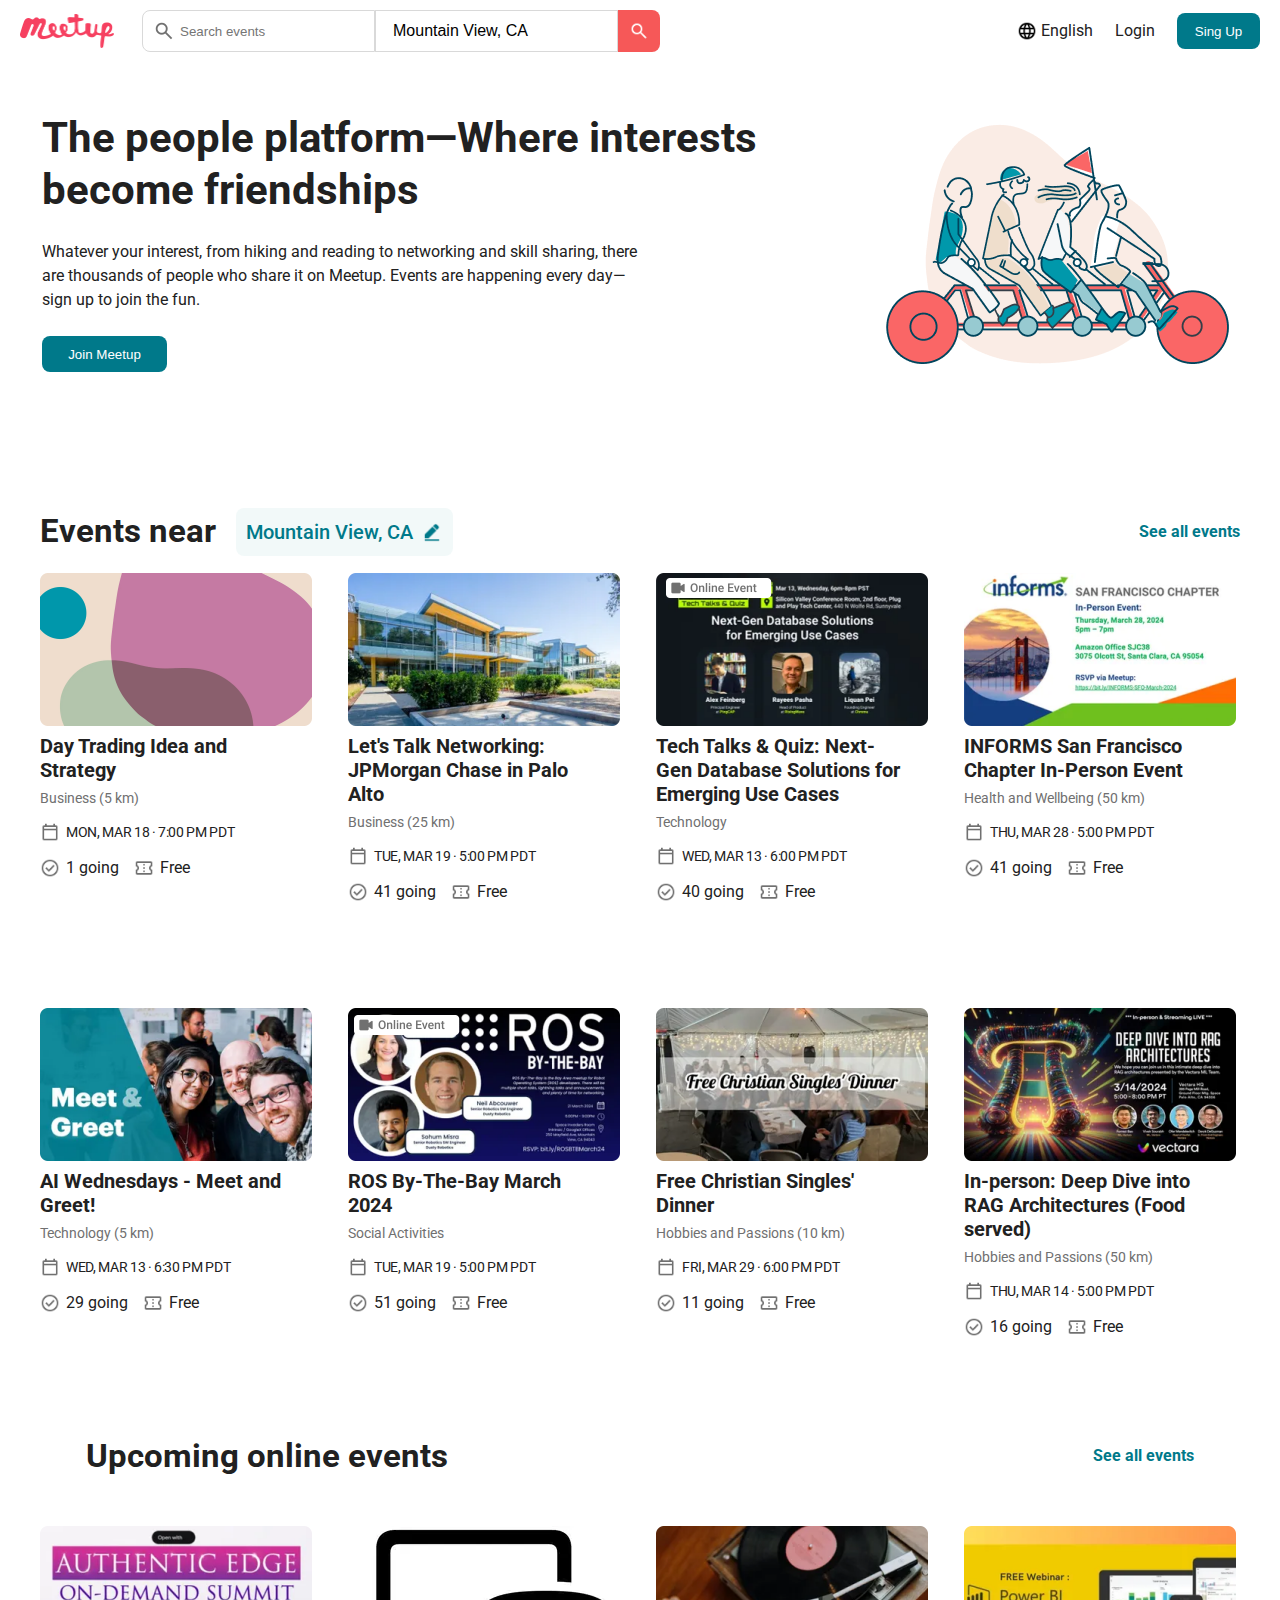
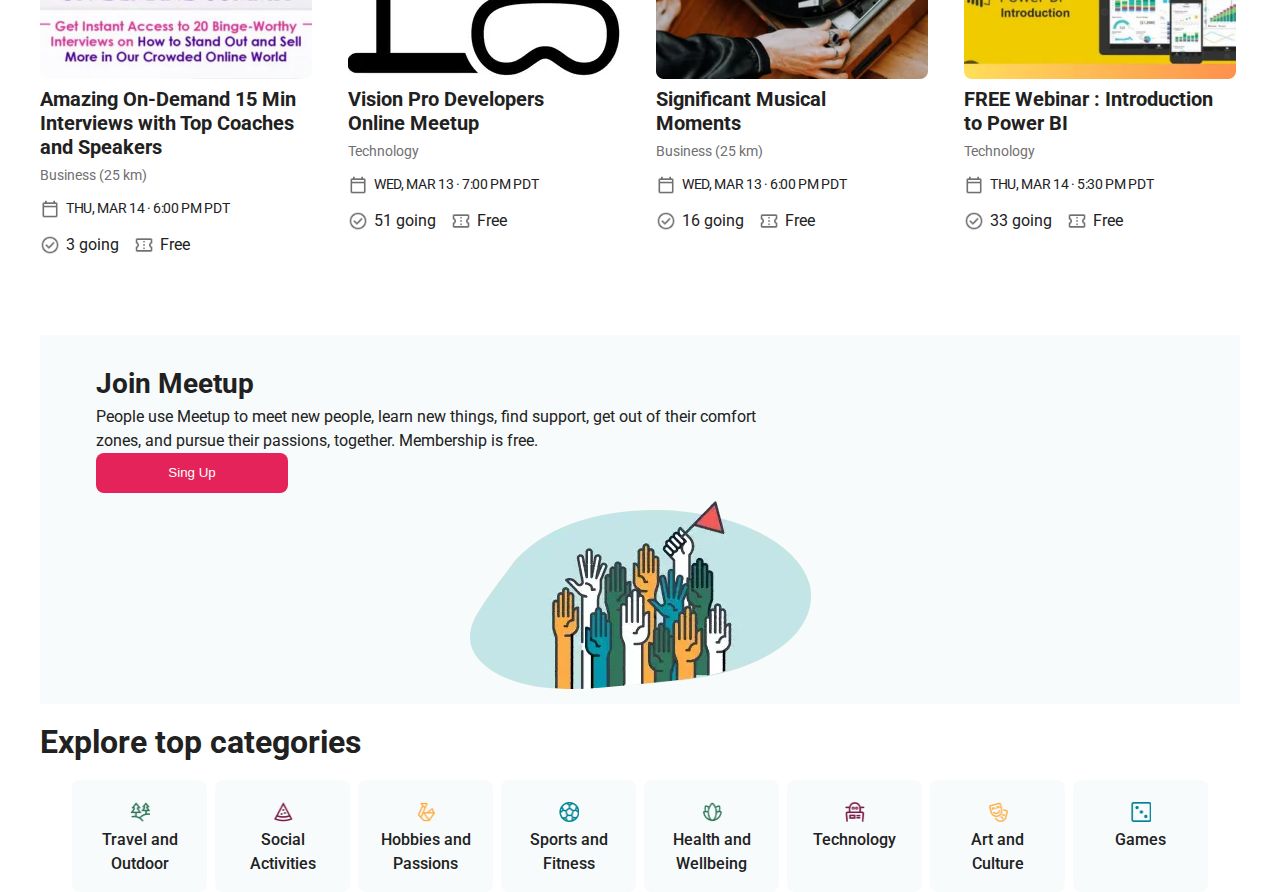
==== index.html @ c2313db3 "nex commit start adaptiv" ====
<!DOCTYPE html>
<html lang="en">
  <head>
    <meta charset="UTF-8" />
    <meta name="viewport" content="width=device-width, initial-scale=1.0" />
    <title>Document</title>
    <link rel="preconnect" href="https://fonts.googleapis.com" />
    <link rel="preconnect" href="https://fonts.gstatic.com" crossorigin />
    <link
      href="https://fonts.googleapis.com/css2?family=Roboto:ital,wght@0,100;0,300;0,400;0,500;0,700;0,900;1,100;1,300;1,400;1,500;1,700;1,900&display=swap"
      rel="stylesheet"
    />
    <link rel="stylesheet" href="styles/style.css" />
  </head>
  <body>
    <header class="header">
      <div class="div_logo">
        <a class="logo_img" href="#">
          <img
            class="logo_meet"
            src="immages/header_img/logo.png"
            width="94"
            height="34"
            alt="meet_img"
          />
        </a>
      </div>


      <form class="search_form" action="">
          <input
            class="search_events"
            type="search"
            placeholder="Search events"
          />
          <input class="search_ort" type="search" value="Mountain View, CA" />
          <button class="btn_search" type="submit">
            <img
              src="immages/header_img/search_white.png"
              width="20"
              height="20"
              alt="search"
            />
          </button>
        </div>
      </form>

      <ul class="user_actions">
        <li class="lanuage_a">
          <img
            src="immages/header_img/language.png"
            width="20"
            height="20"
            alt="world"
          />
          <a href="#">English</a>
        </li>
        <li>
          <a href="#">Login</a>
        </li>
        <li>
          <button class="singup_btn">Sing Up</button>
        </li>
      </ul>
    </header>

    <main class="main_container">
      <section class="top">
      
        <div class="top_inner">
          <h1 class="top_title">
            The people platform—Where interests become friendships
          </h1>
          <p class="top_text">
            Whatever your interest, from hiking and reading to networking and
            skill sharing, there are thousands of people who share it on Meetup.
            Events are happening every day—sign up to join the fun.
          </p>
          <button class="top_btn">Join Meetup</button>
        </div>
        <div class="byke_img">
          <img src="immages/main_img/byke.png" alt="byke_img" />
        </div>
        
      </section>
     <section class="events_menu">
        <div class="events_near">
          <h3>Events near</h3>
          <div>
            <p>Mountain View, CA</p>
            <img
              src="icons/pensil_green.png"
              width="22"
              height="22"
              alt="pensil_icon"
            />
          </div>
        </div>
        <div class="link_all_events">
          <a href="#"> See all events</a>
        </div>
      </section>
      <section class="events">
        <div class="events_container">
          <div class="event_div">
            <img
              src="immages/events_img/regular_img.png"
              width="272"
              height="153"
              alt="regular_img"
            />
            <div class="div_event_text">
            <h3 class="name_event">Day Trading Idea and Strategy</h3>
            <p class="category_event">Business (5 km)</p>
            <p class="date_event">
              <img
                src="icons/calendar_today.png"
                height="20"
                width="20"
                alt="calender_icons"
              />Mon, Mar 18 · 7:00 PM PDT
            </p>
            <div class="info_ticket">
              <p>
                <img
                  src="icons/check_circle.png"
                  height="20"
                  width="20"
                  alt="check_icons"
                />1 going
              </p>
              <p>
                <img
                  src="icons/ticket.png"
                  height="20"
                  width="20"
                  alt="ticket_icons"
                />
                Free
              </p>
            </div>
          </div>
          </div>

          <div class="event_div">
            <img
              src="immages/events_img/networking.png"
              width="272"
              height="153"
              alt="regular_img"
            />
            <div class="div_event_text">
            <h3 class="name_event">
              Let's Talk Networking: JPMorgan Chase in Palo Alto
            </h3>
            <p class="category_event">Business (25 km)</p>
            <p class="date_event">
              <img
                src="icons/calendar_today.png"
                height="20"
                width="20"
                alt="calender_icons"
              />Tue, Mar 19 · 5:00 PM PDT
            </p>
            <div class="info_ticket">
              <p>
                <img
                  src="icons/check_circle.png"
                  height="20"
                  width="20"
                  alt="check_icons"
                />41 going
              </p>
              <p>
                <img
                  src="icons/ticket.png"
                  height="20"
                  width="20"
                  alt="ticket_icons"
                />
                Free
              </p>
            </div>
          </div>
          </div>

          <div class="event_div">
            <img
              src="immages/events_img/tech_talk.png"
              width="272"
              height="153"
              alt="regular_img"
            />
            <div class="div_event_text">
            <h3 class="name_event">
              Tech Talks & Quiz: Next- Gen Database Solutions for Emerging Use
              Cases
            </h3>
            <p class="category_event">Technology</p>
            <p class="date_event">
              <img
                src="icons/calendar_today.png"
                height="20"
                width="20"
                alt="calender_icons"
              />Wed, Mar 13 · 6:00 PM PDT
            </p>
            <div class="info_ticket">
              <p>
                <img
                  src="icons/check_circle.png"
                  height="20"
                  width="20"
                  alt="check_icons"
                />40 going
              </p>
              <p>
                <img
                  src="icons/ticket.png"
                  height="20"
                  width="20"
                  alt="ticket_icons"
                />
                Free
              </p>
            </div>
          </div>
          </div>

          <div class="event_div">
            <img
              src="immages/events_img/inforns.png"
              width="272"
              height="153"
              alt="regular_img"
            />
            <div class="div_event_text">
            <h3 class="name_event">
              INFORMS San Francisco Chapter In-Person Event
            </h3>
            <p class="category_event">Health and Wellbeing (50 km)</p>
            <p class="date_event">
              <img
                src="icons/calendar_today.png"
                height="20"
                width="20"
                alt="calender_icons"
              />Thu, Mar 28 · 5:00 PM PDT
            </p>
            <div class="info_ticket">
              <p>
                <img
                  src="icons/check_circle.png"
                  height="20"
                  width="20"
                  alt="check_icons"
                />
                41 going
              </p>
              <p>
                <img
                  src="icons/ticket.png"
                  height="20"
                  width="20"
                  alt="ticket_icons"
                />
                Free
              </p>
            </div>
          </div>
          </div>

          <div class="event_div">
            <img
              src="immages/events_img/al_wednesdays.png"
              width="272"
              height="153"
              alt="regular_img"
            />
            <div class="div_event_text">
            <h3 class="name_event">AI Wednesdays - Meet and Greet!</h3>
            <p class="category_event">Technology (5 km)</p>
            <p class="date_event">
              <img
                src="icons/calendar_today.png"
                height="20"
                width="20"
                alt="calender_icons"
              />Wed, Mar 13 · 6:30 PM PDT
            </p>
            <div class="info_ticket">
              <p>
                <img
                  src="icons/check_circle.png"
                  height="20"
                  width="20"
                  alt="check_icons"
                />29 going
              </p>
              <p>
                <img
                  src="icons/ticket.png"
                  height="20"
                  width="20"
                  alt="ticket_icons"
                />
                Free
              </p>
            </div>
          </div>
          </div>

          <div class="event_div">
            <img
              src="immages/events_img/ros_by_the_bay.png"
              width="272"
              height="153"
              alt="regular_img"
            />
            <div class="div_event_text">
            <h3 class="name_event">ROS By-The-Bay March 2024</h3>
            <p class="category_event">Social Activities</p>
            <p class="date_event">
              <img
                src="icons/calendar_today.png"
                height="20"
                width="20"
                alt="calender_icons"
              />Tue, Mar 19 · 5:00 PM PDT
            </p>
            <div class="info_ticket">
              <p>
                <img
                  src="icons/check_circle.png"
                  height="20"
                  width="20"
                  alt="check_icons"
                />51 going
              </p>
              <p>
                <img
                  src="icons/ticket.png"
                  height="20"
                  width="20"
                  alt="ticket_icons"
                />
                Free
              </p>
            </div>
          </div>
          </div>

          <div class="event_div">
            <img
              src="immages/events_img/free_chris_songs.png"
              width="272"
              height="153"
              alt="regular_img"
            />
            <div class="div_event_text">
            <h3 class="name_event">Free Christian Singles' Dinner</h3>
            <p class="category_event">Hobbies and Passions (10 km)</p>
            <p class="date_event">
              <img
                src="icons/calendar_today.png"
                height="20"
                width="20"
                alt="calender_icons"
              />Fri, Mar 29 · 6:00 PM PDT
            </p>
            <div class="info_ticket">
              <p>
                <img
                  src="icons/check_circle.png"
                  height="20"
                  width="20"
                  alt="check_icons"
                />11 going
              </p>
              <p>
                <img
                  src="icons/ticket.png"
                  height="20"
                  width="20"
                  alt="ticket_icons"
                />
                Free
              </p>
            </div>
          </div>
          </div>

          <div class="event_div">
            <img
              src="immages/events_img/in_person.png"
              width="272"
              height="153"
              alt="regular_img"
            />
            <div class="div_event_text">
            <h3 class="name_event">
              In-person: Deep Dive into RAG Architectures (Food served)
            </h3>
            <p class="category_event">Hobbies and Passions (50 km)</p>
            <p class="date_event">
              <img
                src="icons/calendar_today.png"
                height="20"
                width="20"
                alt="calender_icons"
              />Thu, Mar 14 · 5:00 PM PDT
            </p>
            <div class="info_ticket">
              <p>
                <img
                  src="icons/check_circle.png"
                  height="20"
                  width="20"
                  alt="check_icons"
                />16 going
              </p>
              <p>
                <img
                  src="icons/ticket.png"
                  height="20"
                  width="20"
                  alt="ticket_icons"
                />
                Free
              </p>
            </div>
          </div>
          </div>
      </section>
<!-- ______________________ -->
      <section class="online_events_menu">

       <div class="events_online">
          <h3>Upcoming online events</h3>
        </div>
        <div class="link_all_events">
          <a href="#"> See all events</a>
        </div>
      </section>
     <div class="events_container"> 
      <div class="event_div">
        <img
          src="immages/events_img/amazing_on_demand.png"
          width="272"
          height="153"
          alt="regular_img"
        />
        <div class="div_event_text">
        <h3 class="name_event">
          Amazing On-Demand 15 Min Interviews with Top Coaches and Speakers
        </h3>
        <p class="category_event">Business (25 km)</p>
        <p class="date_event">
          <img
            src="icons/calendar_today.png"
            height="20"
            width="20"
            alt="calender_icons"
          />Thu, Mar 14 · 6:00 PM PDT
        </p>
        <div class="info_ticket">
          <p>
            <img
              src="icons/check_circle.png"
              height="20"
              width="20"
              alt="check_icons"
            />3 going
          </p>
          <p>
            <img
              src="icons/ticket.png"
              height="20"
              width="20"
              alt="ticket_icons"
            />
            Free
          </p>
        </div>
      </div>
      </div>

      <div class="event_div">
        <img
          src="immages/events_img/vision_pro_developers.png"
          width="272"
          height="153"
          alt="regular_img"
        />
        <div class="div_event_text">
        <h3 class="name_event">Vision Pro Developers Online Meetup</h3>
        <p class="category_event">Technology</p>
        <p class="date_event">
          <img
            src="icons/calendar_today.png"
            height="20"
            width="20"
            alt="calender_icons"
          />Wed, Mar 13 · 7:00 PM PDT
        </p>
        <div class="info_ticket">
          <p>
            <img
              src="icons/check_circle.png"
              height="20"
              width="20"
              alt="check_icons"
            />51 going
          </p>
          <p>
            <img
              src="icons/ticket.png"
              height="20"
              width="20"
              alt="ticket_icons"
            />
            Free
          </p>
        </div>
      </div>
      </div>

      <div class="event_div">
        <img
          src="immages/events_img/significant_musucal_mom.png"
          width="272"
          height="153"
          alt="regular_img"
        />
        <div class="div_event_text">
        <h3 class="name_event">Significant Musical Moments</h3>
        <p class="category_event">Business (25 km)</p>
        <p class="date_event">
          <img
            src="icons/calendar_today.png"
            height="20"
            width="20"
            alt="calender_icons"
          />Wed, Mar 13 · 6:00 PM PDT
        </p>
        <div class="info_ticket">
          <p>
            <img
              src="icons/check_circle.png"
              height="20"
              width="20"
              alt="check_icons"
            />16 going
          </p>
          <p>
            <img
              src="icons/ticket.png"
              height="20"
              width="20"
              alt="ticket_icons"
            />
            Free
          </p>
        </div>
      </div>
      </div>

      <div class="event_div">
        <img
          src="immages/events_img/free_webinar.png"
          width="272"
          height="153"
          alt="regular_img"
        />
        <div class="div_event_text">
        <h3 class="name_event">FREE Webinar : Introduction to Power BI</h3>
        <p class="category_event">Technology</p>
        <p class="date_event">
          <img
            src="icons/calendar_today.png"
            height="20"
            width="20"
            alt="calender_icons"
          />Thu, Mar 14 · 5:30 PM PDT
        </p>
        <div class="info_ticket">
          <p>
            <img
              src="icons/check_circle.png"
              height="20"
              width="20"
              alt="check_icons"
            />33 going
          </p>
          <p>
            <img
              src="icons/ticket.png"
              height="20"
              width="20"
              alt="ticket_icons"
            />
            Free
          </p>
        </div>
      </div>
      </div>
    </div> 
    </div>


    <!-- ______________ -->

     <section class="join_meetup_section">
        <div class="meetup_container">
            <h1>Join Meetup</h1>
            <p class="p_meetup">
              People use Meetup to meet new people, learn new things, find
              support, get out of their comfort zones, and pursue their
              passions, together. Membership is free.
            </p>
            <button>Sing Up</button>
          
          <div class="img_hello">
            <img
              src="immages/meetup/hello.png"
              width="341"
              height="196"
              alt="img_hello"
            />
          </div>
        </div>
        <div class="categories_container">
          <h1 class="name_for_categories">Explore top categories</h1>
          <div class="categories_icons">
            <div class="icons_div">
              <img
                src="icons/categories_ic/travel_and_outdoor.svg.png"
                width="20"
                height="20"
                alt="travel_icon"
              />
              <p>Travel and Outdoor</p>
            </div>

            <div class="icons_div">
              <img
                src="icons/categories_ic/social_activities.svg.png"
                width="20"
                height="20"
                alt="social_activities"
              />
              <p>Social Activities</p>
            </div>

            <div class="icons_div">
              <img
                src="icons/categories_ic/hobbies_and_passions.svg fill.png"
                width="20"
                height="20"
                alt="Hobbies and
                Passions_ic"
              />
              <p>Hobbies and Passions</p>
            </div>

            <div class="icons_div">
              <img
                src="icons/categories_ic/sports_and_fitness.svg.png"
                width="20"
                height="20"
                alt="sport_ic"
              />
              <p>Sports and Fitness</p>
            </div>
            <div class="icons_div">
              <img
                src="icons/categories_ic/health_and_wellness.svg.png"
                width="20"
                height="20"
                alt="health_ic"
              />
              <p>Health and Wellbeing</p>
            </div>
            <div class="icons_div">
              <img
                src="icons/categories_ic/technology.svg.png"
                width="20"
                height="20"
                alt="Technology_ix"
              />
              <p>Technology</p>
            </div>

            <div class="icons_div">
              <img
                src="icons/categories_ic/art_and_culture.svg.png"
                width="20"
                height="20"
                alt="art_ic"
              />
              <p>Art and Culture</p>
            </div>

            <div class="icons_div">
              <img
                src="icons/categories_ic/games.svg.png"
                width="20"
                height="20"
                alt="gave_ic"
              />
              <p>Games</p>
            </div>
          </div>
        </div>

        <!-- <div class="popular_city_container">
          <div class="city_text">
            <h1>Popular cities on Meetup</h1>
            <p>
              Looking for fun things to do near you? See what Meetup organizers
              are planning in cities around the country.
            </p>
          </div>

          <div class="city_div">
            <div class="imgs_city">
              <img
                src="immages/citys/new_york.png"
                width="205"
                height="205"
                alt="New York"
              />
              <p>New York</p>
            </div>

            <div class="imgs_city">
              <img
                src="immages/citys/san_franc.png"
                width="205"
                height="205"
                alt="San Francisco"
              />
              <p>San Francisco</p>
            </div>

            <div class="imgs_city">
              <img
                src="immages/citys/chicago.png"
                width="205"
                height="205"
                alt="chicago"
              />
              <p>Chicago</p>
            </div>

            <div class="imgs_city">
              <img
                src="immages/citys/nashville.png"
                width="205"
                height="205"
                alt="Nashville"
              />
              <p>Nashville</p>
            </div>

            <div class="imgs_city">
              <img
                src="immages/citys/miami.png"
                width="205"
                height="205"
                alt="miami"
              />
              <p>Miami</p>
            </div>
          </div>

          <div class="how_meetup_works_container">
            <h1>How Meetup works</h1>
            <div class="info_work_div">
              <div class="info_work_content discover_div">
                <div class="info_work_img">
                  <img
                    src="icons/search_blue.png"
                    width="41"
                    height="41"
                    alt="search_ic"
                  />
                </div>
                <div class="dinfo_work_text">
                  <h3>Discover events and groups</h3>
                  <p>
                    See who's hosting local events for all the things you love
                  </p>
                  <a href="#">Search events and groups</a>
                </div>
              </div>
              <div class="info_work_content start_a_groop_div">
                <div class="info_work_img">
                  <img
                    src="icons/plus_blue.png"
                    width="41"
                    height="41"
                    alt="plus_icon"
                  />
                </div>
                <div class="dinfo_work_text">
                  <h3>Start a group to host events</h3>
                  <p>
                    Create your own Meetup group, and draw from a community of
                    millions
                  </p>
                  <a href="#">Start a group</a>
                </div>
              </div>
            </div>
          </div>
        </div>

        <div class="friendships_on_meetup_container">
          <div class="text_friendships">
            <h1>Friendships are made on Meetup</h1>
            <p>
              Since 2002, members have used Meetup to make new friends, meet
              like-minded people, spend time on hobbies, and connect with locals
              over shared interests. Learn how.
            </p>
          </div>
          <div class="friendships_info_container">
            <div class="div_friendships_info">
              <img
                src="immages/freindships/brunch.png"
                height="191.5"
                width="376"
                alt="brunch_img"
              />
              <h3>I Used Meetup to Make Friends at Brunch</h3>
              <p>
                New Jersey-based writer and college student Brianna Stryker
                wanted to meet friends in her hometown. Learn how she used
                Meetup to make connections by joining a Girls Night Out Meetup
                group.
              </p>
              <a href="#">Read more</a>
            </div>
            <div class="div_friendships_info">
              <img
                src="immages/freindships/conection_friendships.png"
                height="191.5"
                width="376"
                alt="conection_friendships_img"
              />
              <h3>How to Turn Casual Connections into Close Friendships</h3>
              <p>
                It’s proven that close friendships are harder to make as an
                adult. But don’t sweat it: here’s what you can do to simplify
                the process.
              </p>
              <a href="#">Read more</a>
          </div>
          <div class="div_friendships_info">
            <img
              src="immages/freindships/article.webp.png"
              height="191.5"
              width="376"
              alt="article_img"
            />
            <h3>Do You Have the “Right” Number of
              Friends?</h3>
            <p>
              Studies from around the world have tried to help
people answer this question. Learn about the
three tiers of friendship and how to fulfill them.
            </p>
            <a href="#">Read more</a>
        </div>
        </div> -->
      </section>  
    </main> 
    <!-- <footer>
      <div class="footer_container">
        <div class="footer_div">
          <h3>Create your own Meetup group.</h3>
          <button>Get Started</button>
        </div>
        <hr>
        <div class="links_footer">
          <div class="links_div your_account">
            <h3>Your Account</h3>
            <a href="#">Sign up</a>
            <a href="#">Log in</a>
            <a href="#">Help</a>
            <a href="#">Become an Affiliate</a>
          </div>
          <div class="links_div discover">
            <h3>Discover</h3>
          
            <a href="#">Groups</a>
            <a href="#">Calendar</a>
            <a href="#">Topics</a>
            <a href="#">Cities</a>
            <a href="#">Online Events</a>
            <a href="#">Local Guides</a>
            <a href="#">Make Friends</a>
          </div>
          <div class="links_div meetup">
            <h3>Meetup</h3>
            <a href="#">About</a>
            <a href="#">Blog</a>
            <a href="#">Meetup Pro</a>
            <a href="#">Careers</a>
            <a href="#">Apps</a>
            <a href="#">Podcast</a>
          </div>
        </div>

        <div class="app_footer">
            <h3 class="social_apps_p">Follow us</h3>
        <div class="login_apps_footer">
          <div class="social_apps">
            <a href="#">
              <img src="immages/social/facebook.png" width="30"
              height="30" alt="facebook_ic">
            </a>
            <a href="#">
              <img src="immages/social/Twitter.png" width="30"
              height="30" alt="twitter_ic">
            </a>
            <a href="#">
              <img src="immages/social/YouTube.png" width="30"
              height="30" alt="YouTube_ic">
            </a>
            <a href="#">
              <img src="immages/social/inst.png" width="30"
              height="30" alt="insta_ic">
            </a>
            <a href="#">
              <img src="immages/social/tiktok.png" width="30"
              height="30" alt="tiktok_ic">
            </a>
          </div>
          
            <div class="download">
              <a href="#">
                <img src="immages/social/download_google.png" width="120" height="40" alt="download_google_ic">
              </a>
              <a href="#"> <img src="immages/social/download_app_store.png" width="120" height="40" alt="app_store_ic">
              </a>
            </div>
         
        </div>
        </div>
        <div class="coocies_and_help_links">
          <h3>© 2024 Meetup</h3>
          
          <a href="#">Terms of Service</a>
          <a href="#">Privacy Policy</a>
          <a href="#">Do Not Sell or Share My Personal Data</a>
          <a href="#">Cookie Policy</a>
          <a href="#">Help</a>
        </div>
      </div>
    </footer> -->
  </body>
</html>
---- styles/style.css ----
@import url("header.css");
@import url("section_top.css");
@import url("events.css");
@import url("meetup.css");
@import url("footer.css");

* {
  margin: 0;
  padding: 0;
  box-sizing: border-box;
}
body {
  color: rgba(33, 33, 33, 1);
  font-size: 16px;
  line-height: 2.4;
  font-family: "Roboto", sans-serif;
  margin: 0 auto;
}
button {
  cursor: pointer;
}
a {
  text-decoration: none;
  color: inherit;
}
a:hover {
  color: brown;
  text-decoration: solid;
  font-weight: 500;
  background-color: antiquewhite;
  padding: 2px;
}
ul {
  list-style: none;
}

.main_container {
  max-width: 1200px;
  display: flex;
  flex-direction: column;
  margin: 0 auto;
}
section {
  /* max-width: 1200px; */
  margin: 0 auto;
}

@media (max-width: 1440px) {
  section {
    width: 100%;
  }
}

@media (max-width: 1230px) {
  h3 {
    font-size: 30px;
    line-height: 35px;
  }
}
@media (max-width: 1024px) {
}
@media (max-width: 768px) {
}
@media (max-width: 425px) {
}

@media (max-width: 393px) {
}

@media (max-width: 375px) {
}

@media (max-width: 320px) {
}
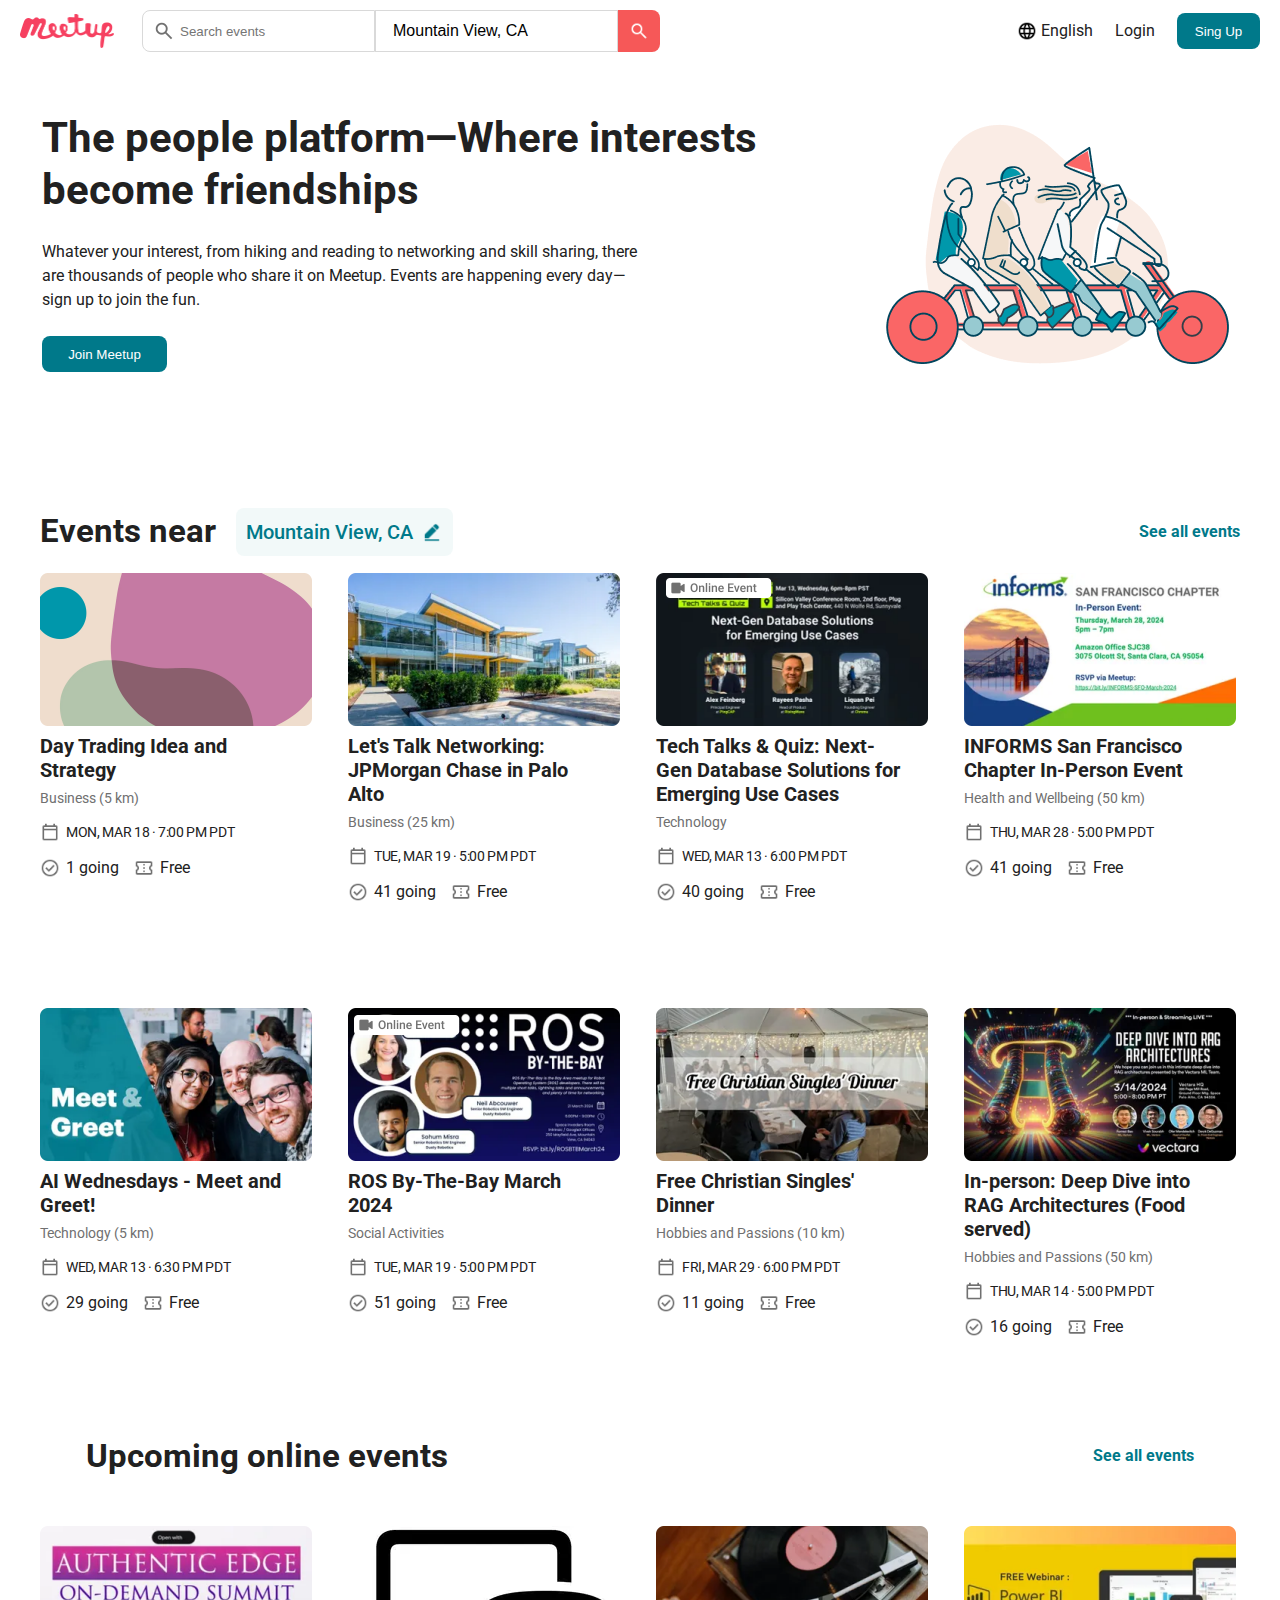
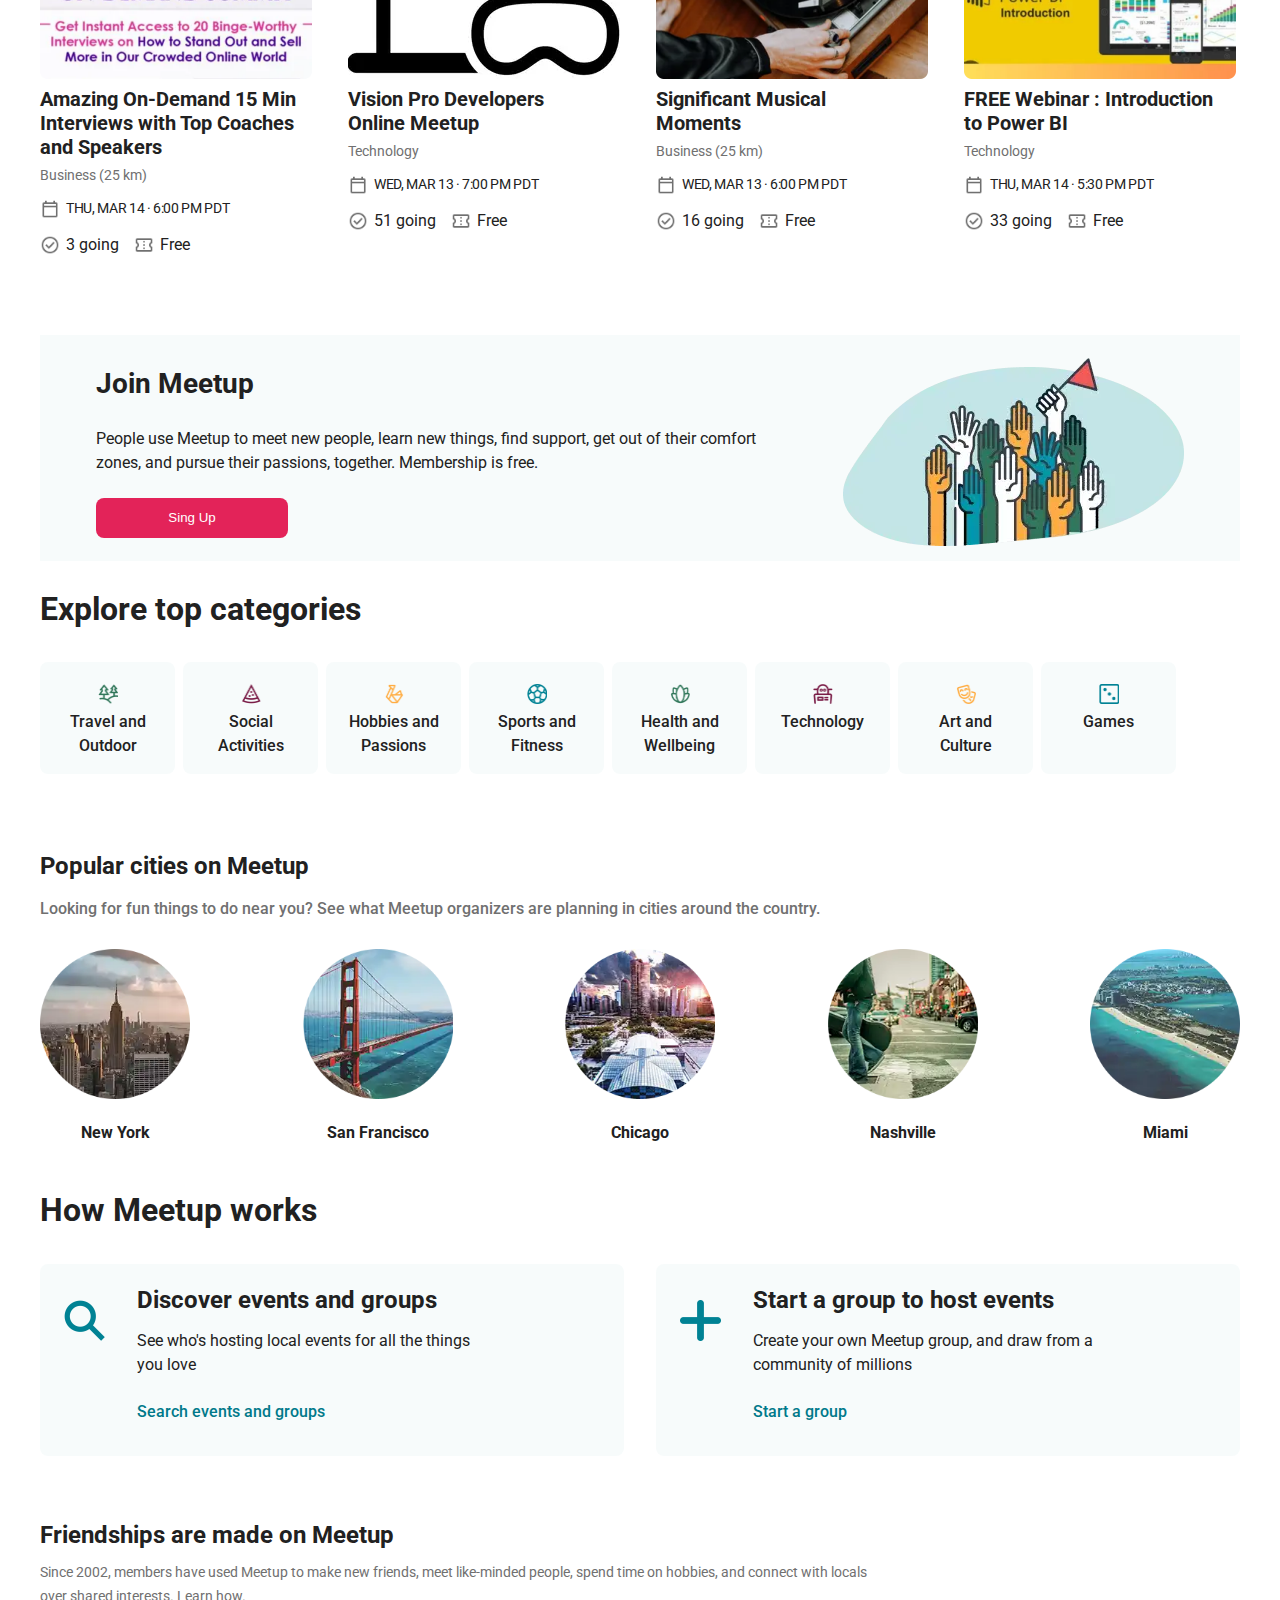
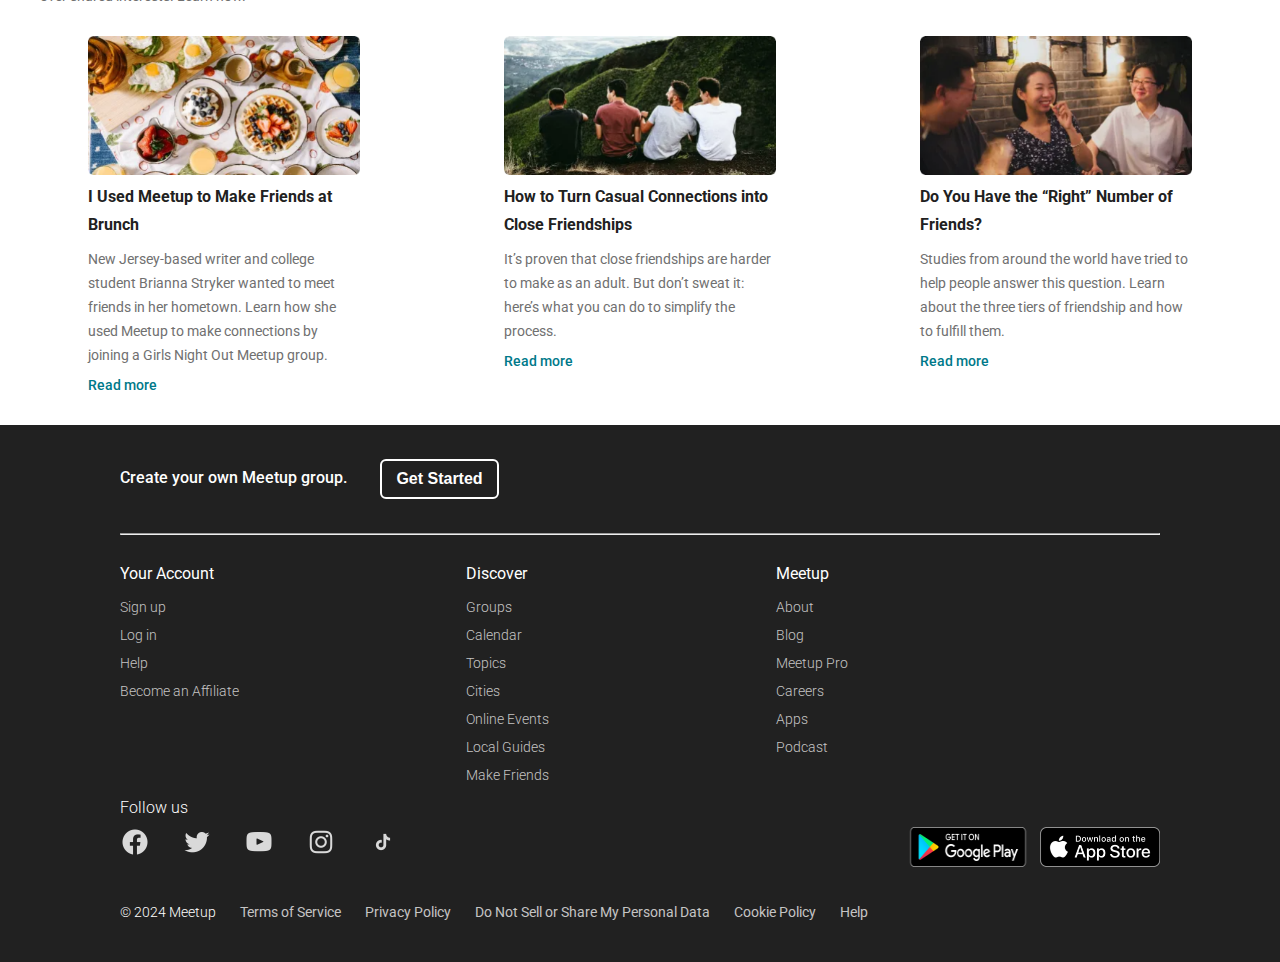
==== commit 74fc0992: "add adaptiv all" ====
--- a/index.html
+++ b/index.html
@@ -86,7 +86,7 @@
      <section class="events_menu">
         <div class="events_near">
           <h3>Events near</h3>
-          <div>
+          <div class="pp">
             <p>Mountain View, CA</p>
             <img
               src="icons/pensil_green.png"
@@ -433,7 +433,7 @@
           </div>
       </section>
 <!-- ______________________ -->
-      <section class="online_events_menu">
+     <section class="online_events_menu">
 
        <div class="events_online">
           <h3>Upcoming online events</h3>
@@ -442,6 +442,7 @@
           <a href="#"> See all events</a>
         </div>
       </section>
+    <section class="events">
      <div class="events_container"> 
       <div class="event_div">
         <img
@@ -604,15 +605,23 @@
         </div>
       </div>
       </div>
-    </div> 
+     </div> 
+   </section>
     </div>
 
 
     <!-- ______________ -->
 
-     <section class="join_meetup_section">
+    <section class="join_meetup_section">
         <div class="meetup_container">
             <h1>Join Meetup</h1>
+              <img
+              class="img_hello"
+                src="immages/meetup/hello.png"
+                width="341"
+                height="196"
+                alt="img_hello"
+              />
             <p class="p_meetup">
               People use Meetup to meet new people, learn new things, find
               support, get out of their comfort zones, and pursue their
@@ -620,14 +629,7 @@
             </p>
             <button>Sing Up</button>
           
-          <div class="img_hello">
-            <img
-              src="immages/meetup/hello.png"
-              width="341"
-              height="196"
-              alt="img_hello"
-            />
-          </div>
+         
         </div>
         <div class="categories_container">
           <h1 class="name_for_categories">Explore top categories</h1>
@@ -713,7 +715,7 @@
           </div>
         </div>
 
-        <!-- <div class="popular_city_container">
+       <div class="popular_city_container">
           <div class="city_text">
             <h1>Popular cities on Meetup</h1>
             <p>
@@ -873,10 +875,10 @@
             </p>
             <a href="#">Read more</a>
         </div>
-        </div> -->
+        </div> 
       </section>  
     </main> 
-    <!-- <footer>
+    <footer>
       <div class="footer_container">
         <div class="footer_div">
           <h3>Create your own Meetup group.</h3>
@@ -959,6 +961,6 @@
           <a href="#">Help</a>
         </div>
       </div>
-    </footer> -->
+    </footer>
   </body>
 </html>
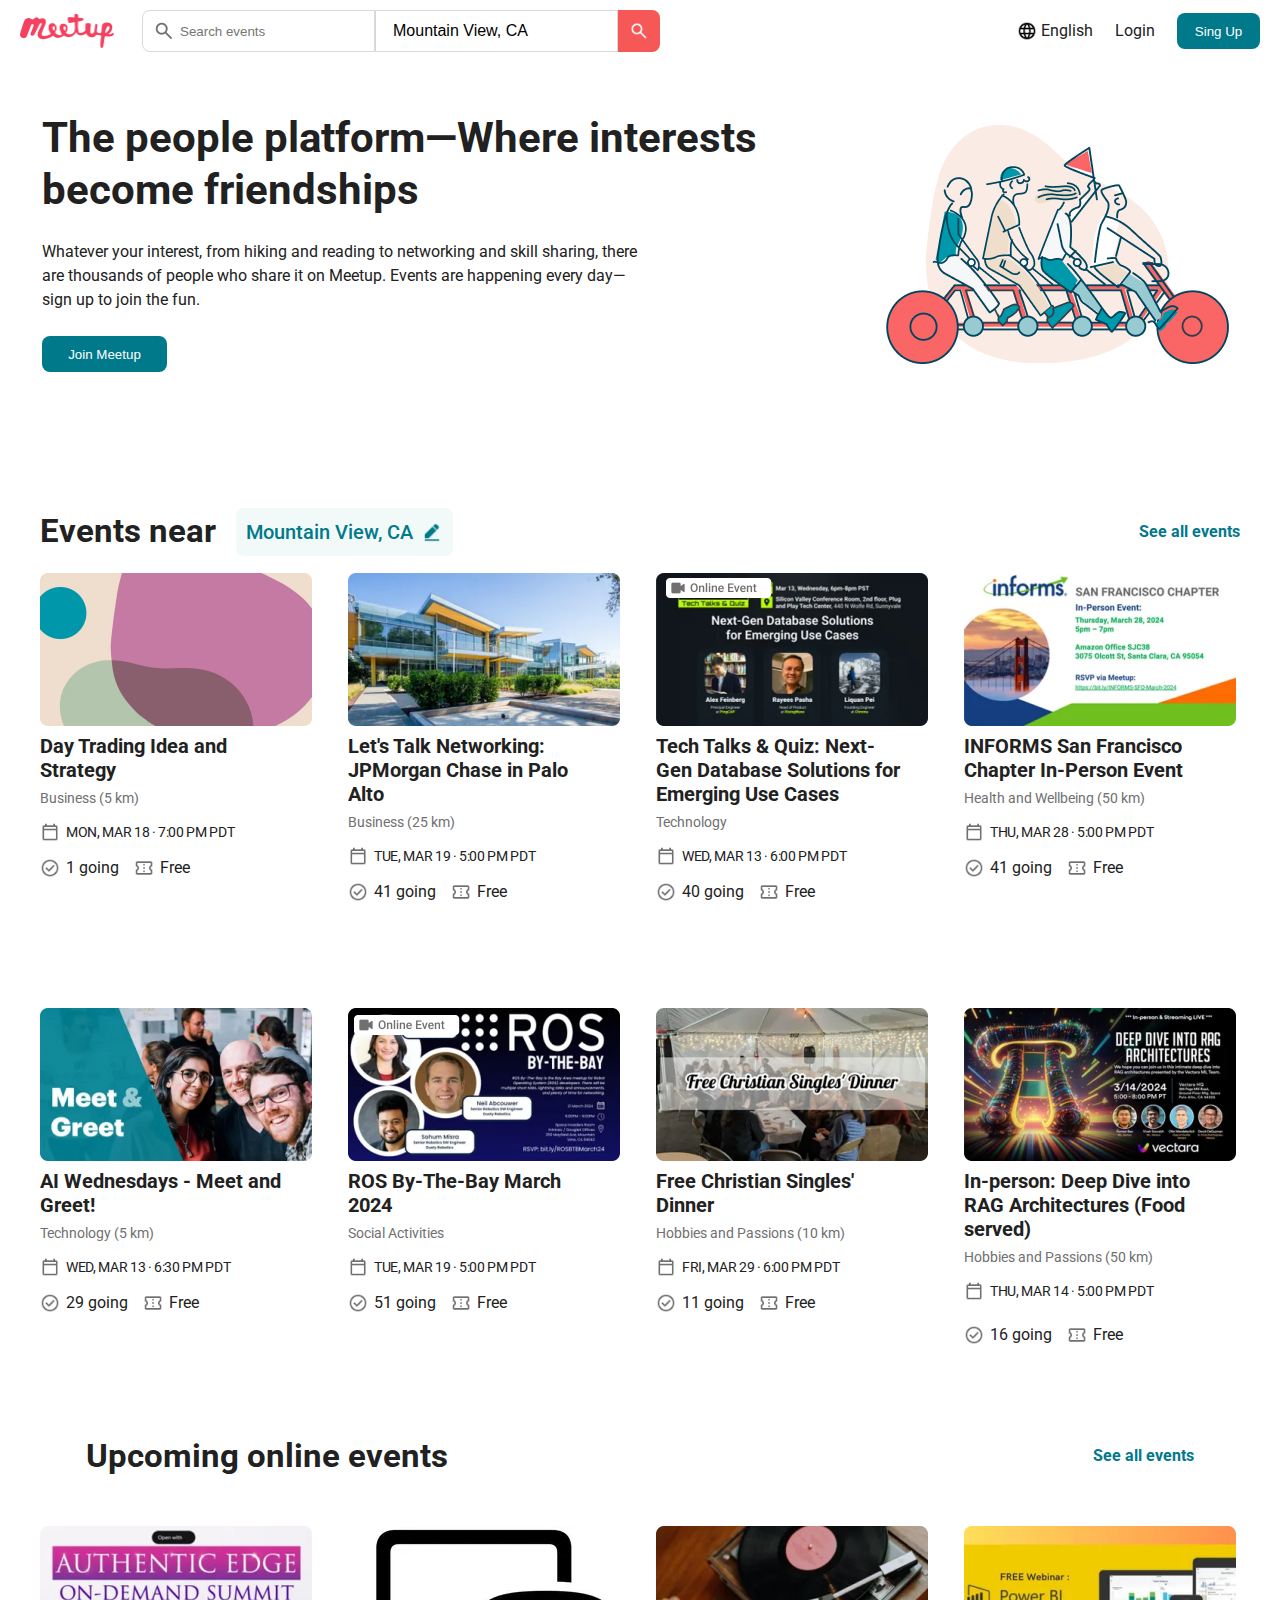
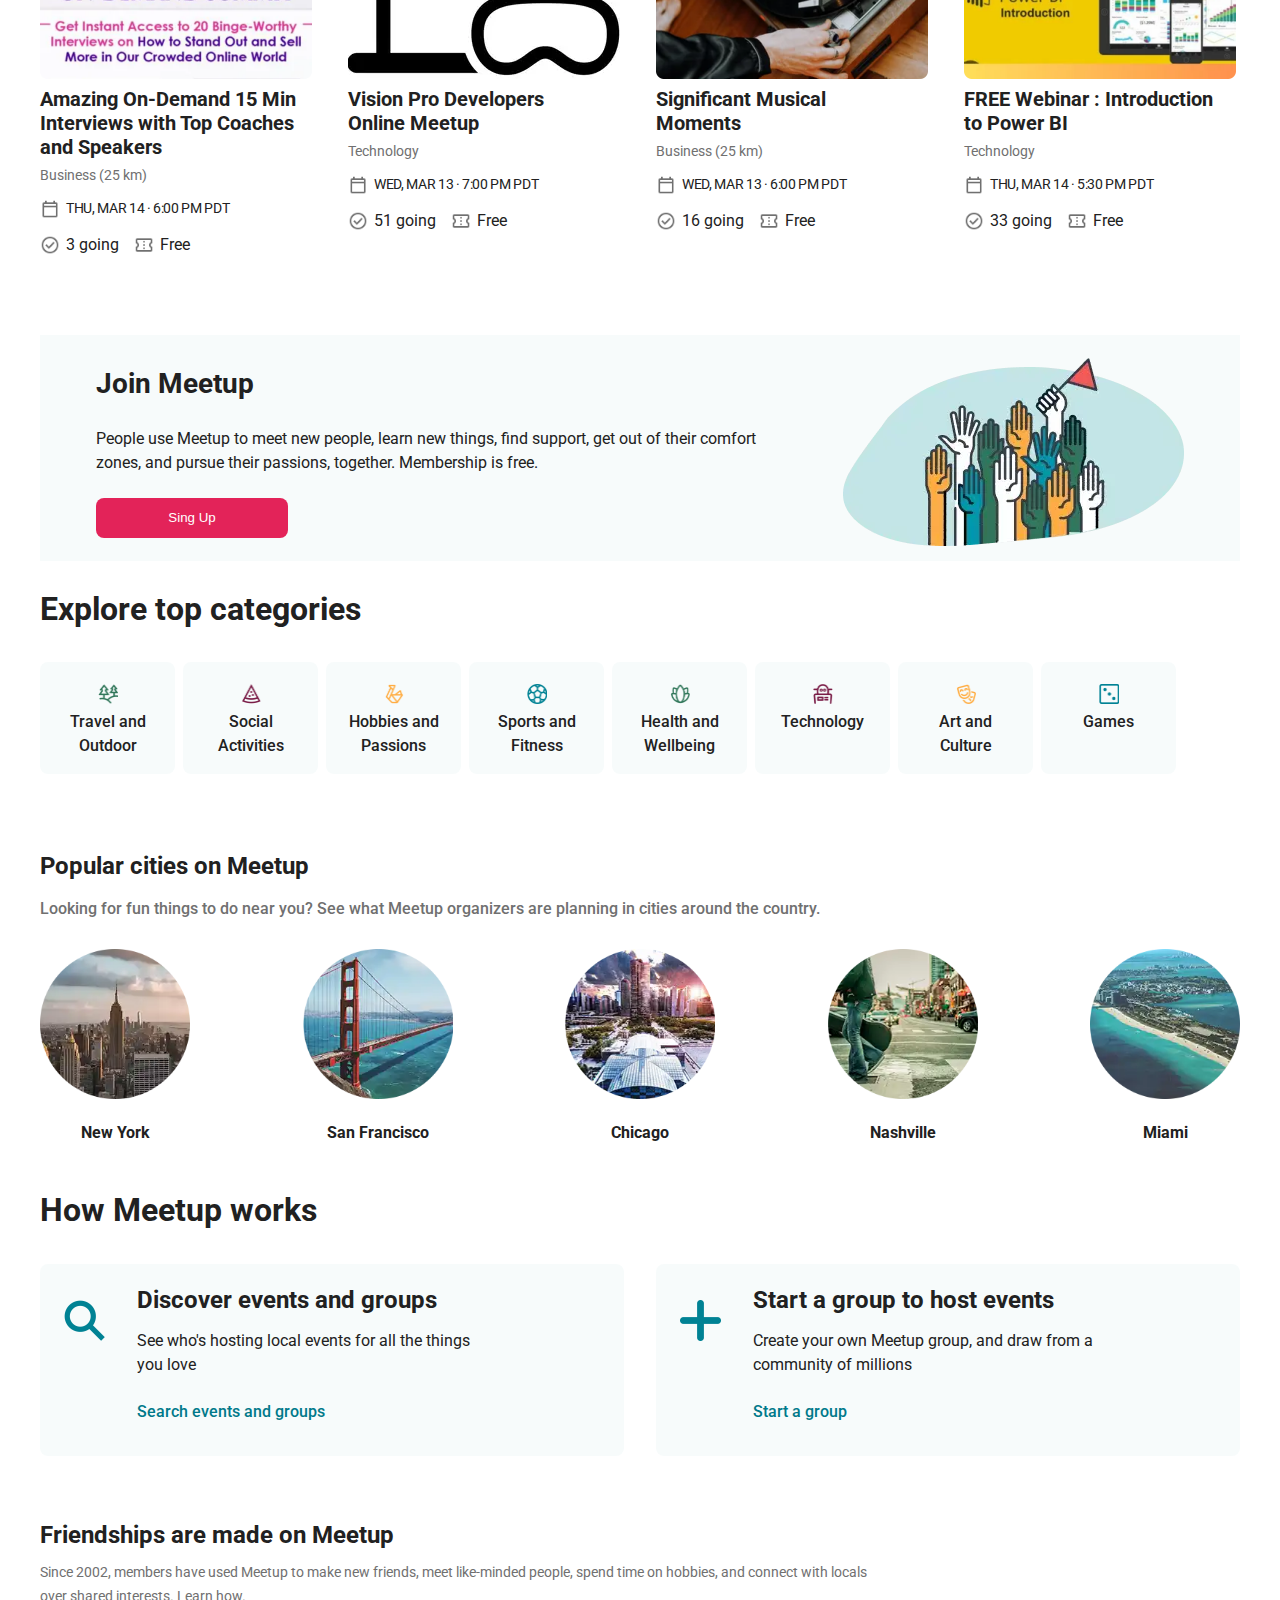
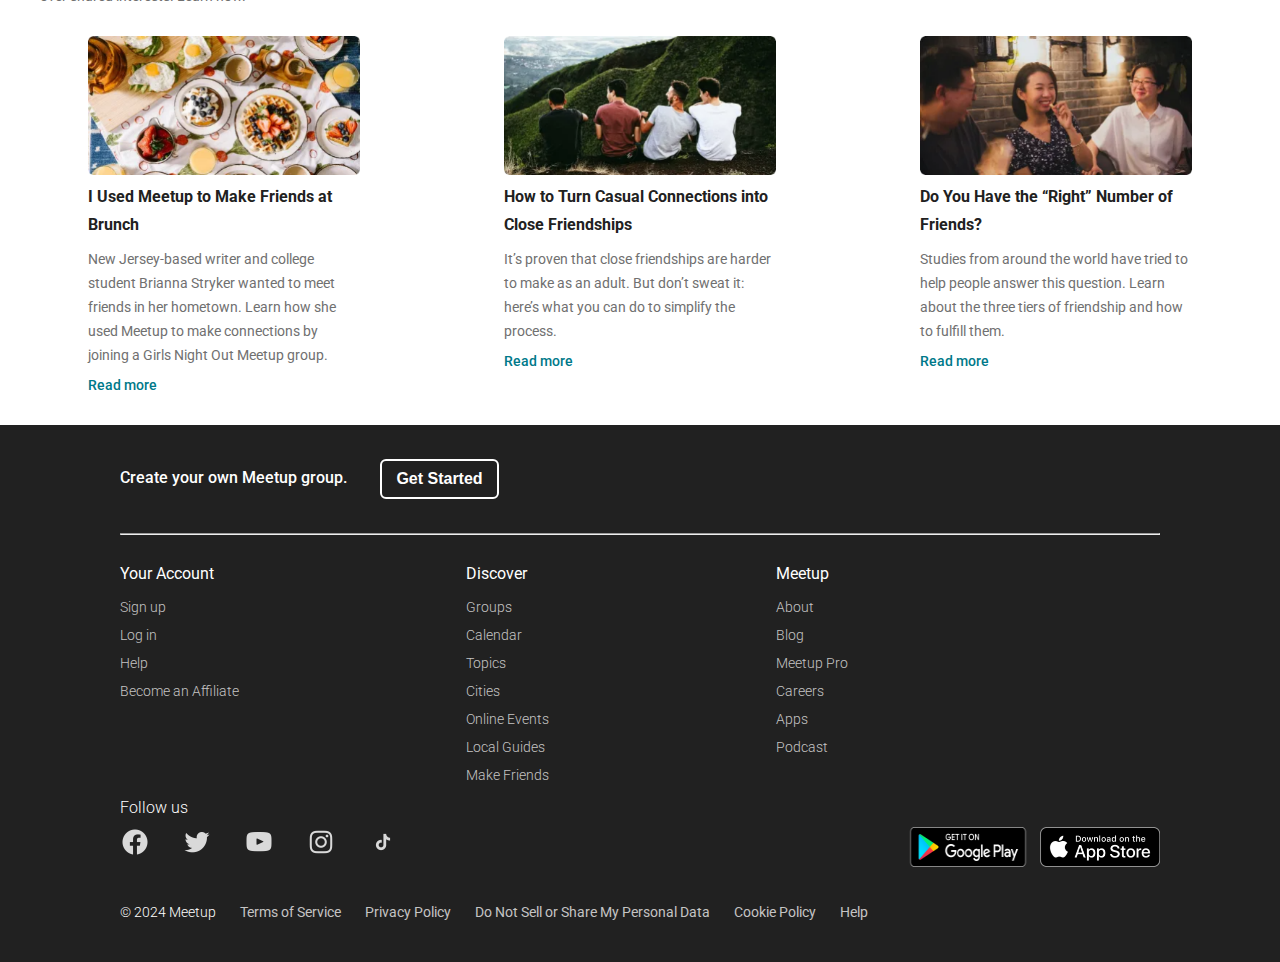
==== commit 2535afd2: "finish  project" ====
--- a/index.html
+++ b/index.html
@@ -15,7 +15,7 @@
   <body>
     <header class="header">
       <div class="div_logo">
-        <a class="logo_img" href="#">
+        <a class="logo_img" href="./index.html">
           <img
             class="logo_meet"
             src="immages/header_img/logo.png"
@@ -42,7 +42,7 @@
               alt="search"
             />
           </button>
-        </div>
+        
       </form>
 
       <ul class="user_actions">
@@ -410,6 +410,7 @@
                 alt="calender_icons"
               />Thu, Mar 14 · 5:00 PM PDT
             </p>
+            </div>
             <div class="info_ticket">
               <p>
                 <img
@@ -429,7 +430,7 @@
                 Free
               </p>
             </div>
-          </div>
+        
           </div>
       </section>
 <!-- ______________________ -->
@@ -962,5 +963,7 @@
         </div>
       </div>
     </footer>
+
+    <script src="./js/main.js"></script>
   </body>
 </html>
